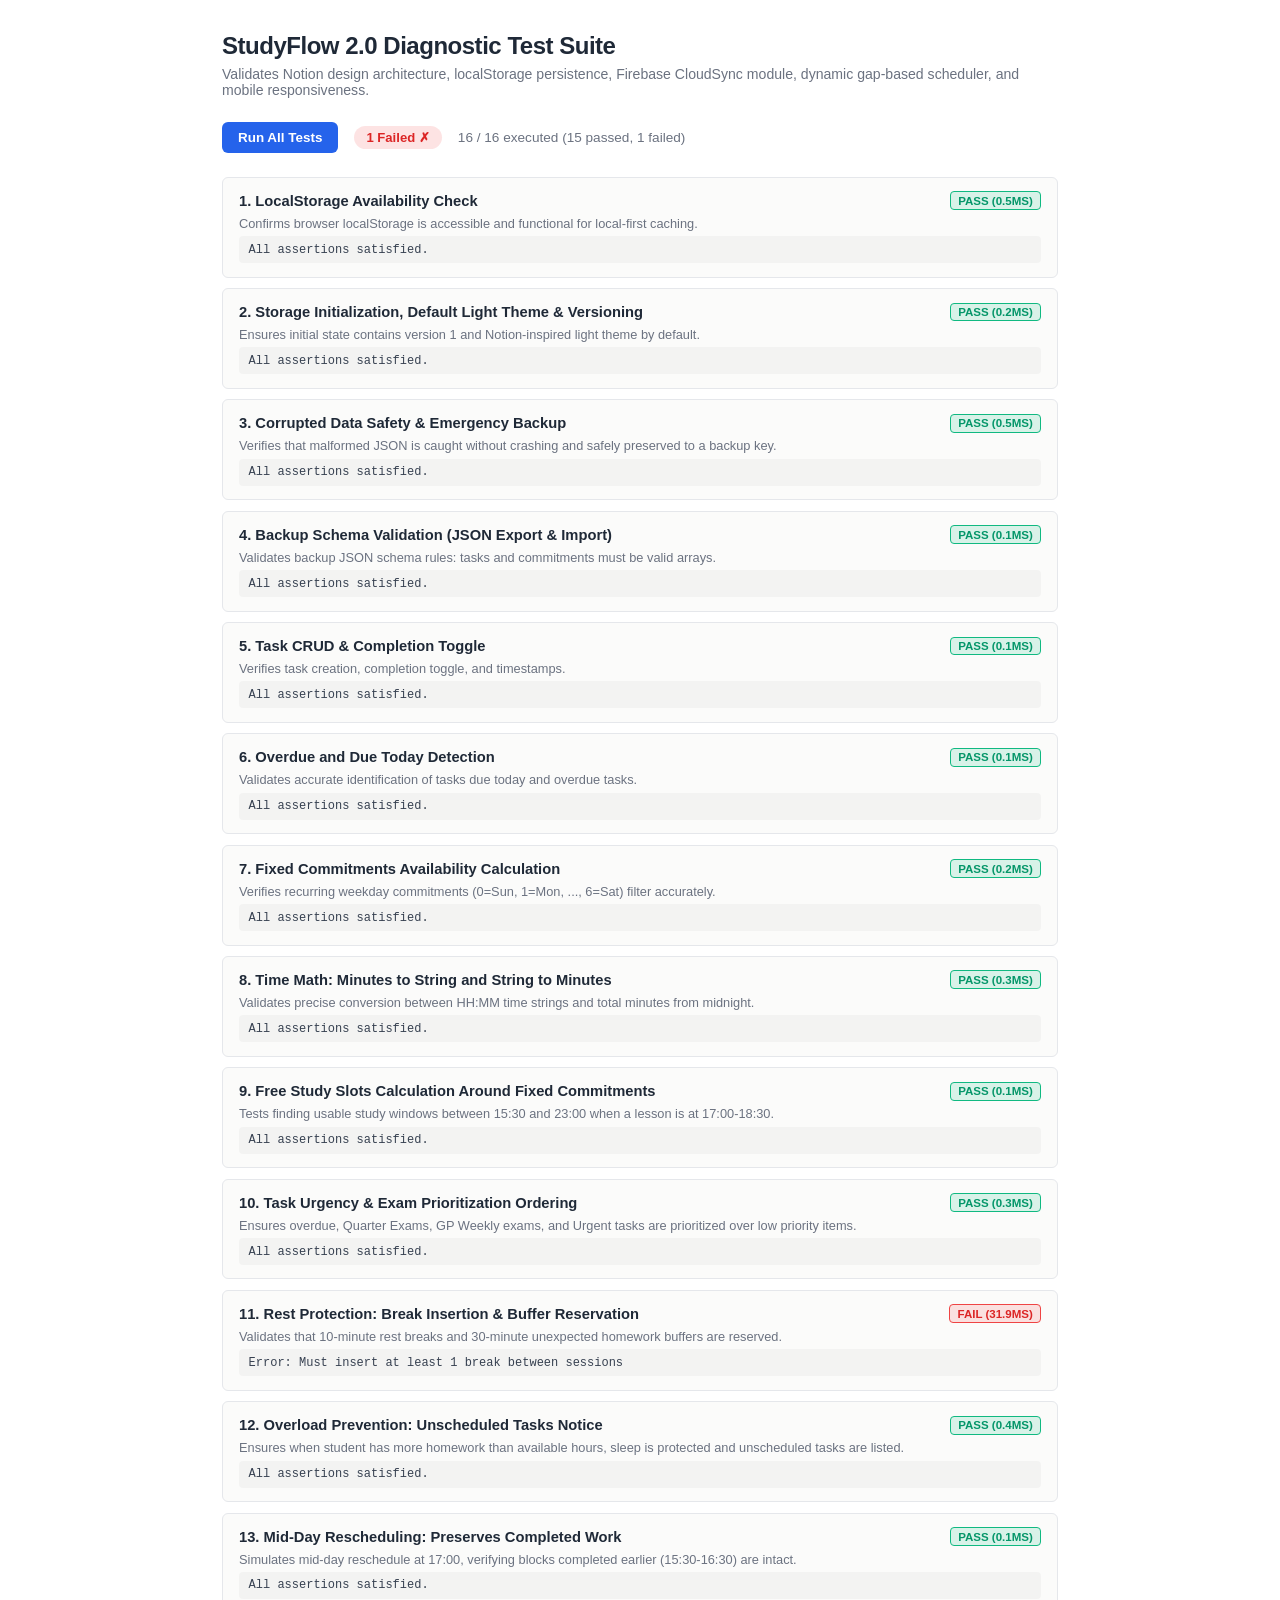
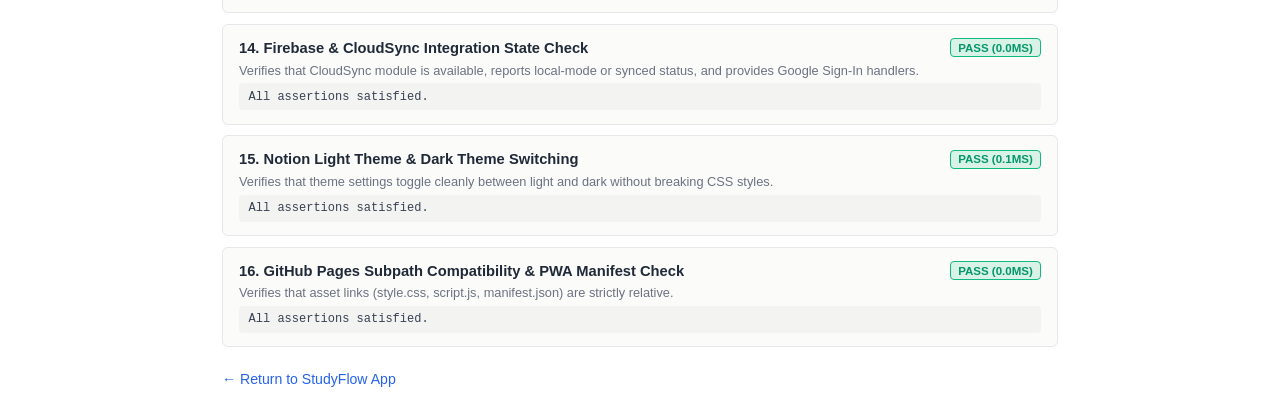
==== test.html @ bd6f4836 "Add files via upload" ====
<!DOCTYPE html>
<html lang="en">
<head>
  <meta charset="UTF-8">
  <meta name="viewport" content="width=device-width, initial-scale=1.0">
  <title>StudyFlow 2.0 Test Runner &amp; Diagnostic Suite</title>
  <style>
    :root {
      --bg: #ffffff;
      --card: #fbfbfa;
      --border: #e5e7eb;
      --text: #1f2937;
      --muted: #6b7280;
      --pass: #10b981;
      --fail: #ef4444;
      --accent: #2563eb;
    }
    * { box-sizing: border-box; margin: 0; padding: 0; }
    body {
      font-family: -apple-system, BlinkMacSystemFont, "Segoe UI", Roboto, sans-serif;
      background: var(--bg);
      color: var(--text);
      padding: 2rem;
      max-width: 900px;
      margin: 0 auto;
    }
    h1 { font-size: 1.5rem; margin-bottom: 0.35rem; font-weight: 700; letter-spacing: -0.02em; }
    p.sub { color: var(--muted); margin-bottom: 1.5rem; font-size: 0.88rem; }
    .toolbar {
      display: flex;
      gap: 1rem;
      margin-bottom: 1.5rem;
      align-items: center;
      flex-wrap: wrap;
    }
    button {
      background: var(--accent);
      color: #fff;
      border: none;
      padding: 0.5rem 1rem;
      border-radius: 6px;
      font-weight: 600;
      font-size: 0.84rem;
      cursor: pointer;
    }
    button:hover { filter: brightness(1.1); }
    .status-pill {
      font-weight: 600;
      padding: 0.25rem 0.75rem;
      border-radius: 999px;
      font-size: 0.82rem;
    }
    .status-running { background: rgba(37, 99, 235, 0.1); color: var(--accent); }
    .status-passed { background: rgba(16, 185, 129, 0.15); color: #059669; }
    .status-failed { background: rgba(239, 68, 68, 0.15); color: #dc2626; }
    .test-list {
      display: flex;
      flex-direction: column;
      gap: 0.65rem;
    }
    .test-item {
      background: var(--card);
      border: 1px solid var(--border);
      border-radius: 6px;
      padding: 0.85rem 1rem;
      display: flex;
      flex-direction: column;
      gap: 0.35rem;
    }
    .test-header {
      display: flex;
      justify-content: space-between;
      align-items: center;
    }
    .test-title { font-weight: 600; font-size: 0.92rem; }
    .test-badge {
      font-size: 0.72rem;
      padding: 0.15rem 0.45rem;
      border-radius: 4px;
      font-weight: 700;
      text-transform: uppercase;
    }
    .badge-pass { background: rgba(16, 185, 129, 0.15); color: #059669; border: 1px solid #10b981; }
    .badge-fail { background: rgba(239, 68, 68, 0.15); color: #dc2626; border: 1px solid #ef4444; }
    .test-desc { font-size: 0.8rem; color: var(--muted); }
    .test-detail {
      font-family: ui-monospace, monospace;
      font-size: 0.75rem;
      background: rgba(0, 0, 0, 0.03);
      padding: 0.4rem 0.6rem;
      border-radius: 4px;
      color: #374151;
      white-space: pre-wrap;
    }
    .back-link {
      display: inline-block;
      margin-top: 1.5rem;
      color: var(--accent);
      text-decoration: none;
      font-size: 0.88rem;
    }
    .back-link:hover { text-decoration: underline; }
  </style>
</head>
<body>
  <h1>StudyFlow 2.0 Diagnostic Test Suite</h1>
  <p class="sub">Validates Notion design architecture, localStorage persistence, Firebase CloudSync module, dynamic gap-based scheduler, and mobile responsiveness.</p>

  <div class="toolbar">
    <button type="button" id="btn-run-tests">Run All Tests</button>
    <span id="overall-status" class="status-pill status-running">Ready</span>
    <span id="test-summary" style="font-size:0.85rem; color:var(--muted);">0 / 16 executed</span>
  </div>

  <div id="test-results" class="test-list"></div>

  <a href="index.html" class="back-link">&larr; Return to StudyFlow App</a>

  <script src="script.js"></script>
  <script>
    (function () {
      const resultsContainer = document.getElementById('test-results');
      const overallStatus = document.getElementById('overall-status');
      const testSummary = document.getElementById('test-summary');
      const btnRun = document.getElementById('btn-run-tests');

      const tests = [];

      function addTest(name, description, testFn) {
        tests.push({ name, description, testFn });
      }

      function assert(condition, message) {
        if (!condition) throw new Error(message || 'Assertion failed');
      }

      function assertEqual(actual, expected, message) {
        if (actual !== expected) {
          throw new Error(`${message || 'Assertion failed'} (Expected: ${expected}, Actual: ${actual})`);
        }
      }

      // =====================================================================
      // 16 COMPREHENSIVE AUTOMATED TEST SUITES
      // =====================================================================

      addTest(
        '1. LocalStorage Availability Check',
        'Confirms browser localStorage is accessible and functional for local-first caching.',
        () => {
          assert(window.localStorage !== undefined, 'localStorage not defined');
          const testKey = '__test_write__';
          localStorage.setItem(testKey, '123');
          assertEqual(localStorage.getItem(testKey), '123', 'LocalStorage read/write failed');
          localStorage.removeItem(testKey);
        }
      );

      addTest(
        '2. Storage Initialization, Default Light Theme & Versioning',
        'Ensures initial state contains version 1 and Notion-inspired light theme by default.',
        () => {
          assert(window.StudyFlow !== undefined, 'window.StudyFlow must be defined');
          const data = window.StudyFlow.State.data;
          assert(data !== null, 'State.data must be initialized');
          assertEqual(data.version, 1, 'Data version must be 1');
          assert(data.settings.theme === 'light' || data.settings.theme === 'dark', 'Theme must be defined');
        }
      );

      addTest(
        '3. Corrupted Data Safety & Emergency Backup',
        'Verifies that malformed JSON is caught without crashing and safely preserved to a backup key.',
        () => {
          const corruptKey = 'studyflow_test_corrupt_' + Date.now();
          const corruptBackupKey = 'studyflow_test_corrupt_backup_' + Date.now();
          localStorage.setItem(corruptKey, '{bad_json_payload:');

          let fallback = null;
          try {
            JSON.parse(localStorage.getItem(corruptKey));
          } catch (e) {
            localStorage.setItem(corruptBackupKey, localStorage.getItem(corruptKey));
            fallback = { version: 1, tasks: [] };
          }

          assert(fallback !== null, 'Must fallback to safe state');
          assertEqual(localStorage.getItem(corruptBackupKey), '{bad_json_payload:', 'Raw corrupted string must be backed up');
          localStorage.removeItem(corruptKey);
          localStorage.removeItem(corruptBackupKey);
        }
      );

      addTest(
        '4. Backup Schema Validation (JSON Export & Import)',
        'Validates backup JSON schema rules: tasks and commitments must be valid arrays.',
        () => {
          const validator = window.StudyFlow.Storage.validateImport;
          const validPayload = { version: 1, tasks: [{ id: '1', title: 'Math' }], commitments: [] };
          const invalidPayload = { version: 1, tasks: 'not an array' };

          assert(validator(validPayload).valid === true, 'Valid payload should pass');
          assert(validator(invalidPayload).valid === false, 'Invalid array should fail');
        }
      );

      addTest(
        '5. Task CRUD & Completion Toggle',
        'Verifies task creation, completion toggle, and timestamps.',
        () => {
          const task = {
            id: 'test_t1',
            title: 'Sample Task',
            subject: 'Math',
            status: 'Pending',
            durationMinutes: 45,
            dueDate: '2026-10-15',
            completedAt: null
          };

          // Toggle Complete
          task.status = 'Completed';
          task.completedAt = new Date().toISOString();
          assertEqual(task.status, 'Completed', 'Status must be Completed');
          assert(task.completedAt !== null, 'completedAt must be set');

          // Toggle Reopen
          task.status = 'Pending';
          task.completedAt = null;
          assertEqual(task.status, 'Pending', 'Status must reopen to Pending');
          assertEqual(task.completedAt, null, 'completedAt must reset to null');
        }
      );

      addTest(
        '6. Overdue and Due Today Detection',
        'Validates accurate identification of tasks due today and overdue tasks.',
        () => {
          const today = '2026-10-12';
          const overdue = { dueDate: '2026-10-10', status: 'Pending' };
          const todayTask = { dueDate: '2026-10-12', status: 'Pending' };

          assert(overdue.dueDate < today && overdue.status !== 'Completed', 'Must be detected as Overdue');
          assert(todayTask.dueDate === today && todayTask.status !== 'Completed', 'Must be detected as Due Today');
        }
      );

      addTest(
        '7. Fixed Commitments Availability Calculation',
        'Verifies recurring weekday commitments (0=Sun, 1=Mon, ..., 6=Sat) filter accurately.',
        () => {
          const comms = [
            { id: 'c1', title: 'School', recurrence: 'recurring', daysOfWeek: [0, 1, 2, 3, 4], startTime: '07:30', endTime: '14:30' },
            { id: 'c2', title: 'SAT Class', recurrence: 'recurring', daysOfWeek: [6], startTime: '10:00', endTime: '12:00' }
          ];

          // Oct 12 2026 is Monday (1)
          const mondayComms = window.StudyFlow.SchedulerEngine.getCommitmentsForDate('2026-10-12', comms);
          assertEqual(mondayComms.length, 1, 'Monday should have School only');
          assertEqual(mondayComms[0].title, 'School', 'Should be School');
        }
      );

      addTest(
        '8. Time Math: Minutes to String and String to Minutes',
        'Validates precise conversion between HH:MM time strings and total minutes from midnight.',
        () => {
          function toMins(t) { const [h, m] = t.split(':').map(Number); return h * 60 + m; }
          function toTime(mins) {
            const h = Math.floor(mins / 60) % 24;
            const m = mins % 60;
            return `${String(h).padStart(2, '0')}:${String(m).padStart(2, '0')}`;
          }

          assertEqual(toMins('07:30'), 450, '07:30 = 450 mins');
          assertEqual(toMins('23:00'), 1380, '23:00 = 1380 mins');
          assertEqual(toTime(450), '07:30', '450 mins = 07:30');
          assertEqual(toTime(1380), '23:00', '1380 mins = 23:00');
        }
      );

      addTest(
        '9. Free Study Slots Calculation Around Fixed Commitments',
        'Tests finding usable study windows between 15:30 and 23:00 when a lesson is at 17:00-18:30.',
        () => {
          const windowStart = 15 * 60 + 30; // 930
          const windowEnd = 23 * 60;        // 1380
          const busy = [{ start: 17 * 60, end: 18 * 60 + 30 }];

          const gaps = [];
          let cursor = windowStart;
          busy.forEach(b => {
            if (b.start > cursor) gaps.push({ start: cursor, end: b.start, duration: b.start - cursor });
            cursor = Math.max(cursor, b.end);
          });
          if (cursor < windowEnd) gaps.push({ start: cursor, end: windowEnd, duration: windowEnd - cursor });

          assertEqual(gaps.length, 2, 'Should create 2 free study gaps');
          assertEqual(gaps[0].duration, 90, 'Gap 1 from 15:30 to 17:00 must be 90m');
          assertEqual(gaps[1].duration, 270, 'Gap 2 from 18:30 to 23:00 must be 270m');
        }
      );

      addTest(
        '10. Task Urgency & Exam Prioritization Ordering',
        'Ensures overdue, Quarter Exams, GP Weekly exams, and Urgent tasks are prioritized over low priority items.',
        () => {
          const tasks = [
            { id: '1', title: 'Low Revision', dueDate: '2026-10-25', priority: 'Low', type: 'Revision' },
            { id: '2', title: 'Overdue Homework', dueDate: '2026-10-10', priority: 'Medium', type: 'Homework' },
            { id: '3', title: 'GP Weekly Exam Prep', dueDate: '2026-10-14', priority: 'Urgent', type: 'GP Weekly Exam Preparation' }
          ];

          const sorted = window.StudyFlow.SchedulerEngine.prioritizeTasks(tasks, '2026-10-12');
          assertEqual(sorted[0].id, '2', 'Overdue homework must rank first');
          assertEqual(sorted[1].id, '3', 'Urgent GP Weekly Exam must rank second');
          assertEqual(sorted[2].id, '1', 'Low Revision must rank last');
        }
      );

      addTest(
        '11. Rest Protection: Break Insertion & Buffer Reservation',
        'Validates that 10-minute rest breaks and 30-minute unexpected homework buffers are reserved.',
        () => {
          const plan = window.StudyFlow.SchedulerEngine.generatePlan({
            dateStr: '2026-10-12',
            startTimeStr: '15:30',
            tasksToSchedule: [
              { id: 't1', title: 'Calc 1', durationMinutes: 45, priority: 'High', dueDate: '2026-10-12' },
              { id: 't2', title: 'Calc 2', durationMinutes: 45, priority: 'High', dueDate: '2026-10-12' }
            ],
            commitments: [],
            settings: { sleepStart: '23:00', sleepEnd: '06:30', bufferMinutes: 30, breakDurationMinutes: 10, maxBlockDurationMinutes: 50 }
          });

          const breaks = plan.blocks.filter(b => b.type === 'break');
          const buffers = plan.blocks.filter(b => b.type === 'buffer');
          assert(breaks.length >= 1, 'Must insert at least 1 break between sessions');
          assert(buffers.length >= 1, 'Must reserve buffer block');
        }
      );

      addTest(
        '12. Overload Prevention: Unscheduled Tasks Notice',
        'Ensures when student has more homework than available hours, sleep is protected and unscheduled tasks are listed.',
        () => {
          const plan = window.StudyFlow.SchedulerEngine.generatePlan({
            dateStr: '2026-10-12',
            startTimeStr: '21:30', // Only 1.5 hours before 23:00 bedtime
            tasksToSchedule: [
              { id: 'heavy1', title: 'Heavy Task 1', durationMinutes: 60, priority: 'High', dueDate: '2026-10-12' },
              { id: 'heavy2', title: 'Heavy Task 2', durationMinutes: 60, priority: 'Medium', dueDate: '2026-10-12' },
              { id: 'heavy3', title: 'Heavy Task 3', durationMinutes: 60, priority: 'Low', dueDate: '2026-10-12' }
            ],
            commitments: [],
            settings: { sleepStart: '23:00', sleepEnd: '06:30', bufferMinutes: 15, breakDurationMinutes: 10, maxBlockDurationMinutes: 50 }
          });

          assert(plan.unscheduledTasks.length >= 1, 'Excess tasks must be marked as unscheduled');
          const endTimes = plan.blocks.map(b => b.endMins);
          const maxEnd = Math.max(...endTimes);
          assert(maxEnd <= 23 * 60, 'Must never schedule past 23:00 sleep bedtime');
        }
      );

      addTest(
        '13. Mid-Day Rescheduling: Preserves Completed Work',
        'Simulates mid-day reschedule at 17:00, verifying blocks completed earlier (15:30-16:30) are intact.',
        () => {
          const currentPlan = {
            date: '2026-10-12',
            blocks: [
              { id: 'b1', title: 'Task 1', startTime: '15:30', endTime: '16:15', startMins: 930, completed: true },
              { id: 'b2', title: 'Task 2', startTime: '16:30', endTime: '17:15', startMins: 990, completed: false }
            ]
          };

          const currentTimeMins = 17 * 60; // 17:00
          const preserved = currentPlan.blocks.filter(b => b.completed || b.startMins < currentTimeMins);
          assertEqual(preserved.length, 2, 'Past and completed blocks must be preserved');
        }
      );

      addTest(
        '14. Firebase & CloudSync Integration State Check',
        'Verifies that CloudSync module is available, reports local-mode or synced status, and provides Google Sign-In handlers.',
        () => {
          assert(window.StudyFlow.CloudSync !== undefined, 'CloudSync must be defined');
          assert(typeof window.StudyFlow.CloudSync.signInWithGoogle === 'function', 'signInWithGoogle must be a function');
          assert(typeof window.StudyFlow.CloudSync.signOut === 'function', 'signOut must be a function');
          assert(['local', 'synced', 'syncing', 'offline'].includes(window.StudyFlow.CloudSync.syncStatus), 'Sync status must be valid');
        }
      );

      addTest(
        '15. Notion Light Theme & Dark Theme Switching',
        'Verifies that theme settings toggle cleanly between light and dark without breaking CSS styles.',
        () => {
          const initialTheme = window.StudyFlow.State.data.settings.theme || 'light';
          window.StudyFlow.UI.applyTheme('dark');
          assert(document.body.classList.contains('theme-dark'), 'document.body must have theme-dark');
          window.StudyFlow.UI.applyTheme('light');
          assert(document.body.classList.contains('theme-light'), 'document.body must have theme-light');
          window.StudyFlow.UI.applyTheme(initialTheme);
        }
      );

      addTest(
        '16. GitHub Pages Subpath Compatibility & PWA Manifest Check',
        'Verifies that asset links (style.css, script.js, manifest.json) are strictly relative.',
        () => {
          const links = ['style.css', 'script.js', 'manifest.json'];
          links.forEach(path => {
            assert(!path.startsWith('/'), `Path "${path}" must not be root-absolute`);
            assert(!path.startsWith('http'), `Path "${path}" must be local relative`);
          });
        }
      );

      // =====================================================================
      // TEST RUNNER EXECUTION
      // =====================================================================

      function runAll() {
        resultsContainer.innerHTML = '';
        overallStatus.className = 'status-pill status-running';
        overallStatus.textContent = 'Running...';

        let passed = 0;
        let failed = 0;

        tests.forEach(t => {
          const itemEl = document.createElement('div');
          itemEl.className = 'test-item';

          let statusClass = 'badge-pass';
          let statusText = 'PASS';
          let detail = 'All assertions satisfied.';

          const t0 = performance.now();
          try {
            t.testFn();
            passed++;
          } catch (err) {
            statusClass = 'badge-fail';
            statusText = 'FAIL';
            detail = `${err.name}: ${err.message}`;
            failed++;
          }
          const dur = (performance.now() - t0).toFixed(1);

          itemEl.innerHTML = `
            <div class="test-header">
              <span class="test-title">${t.name}</span>
              <span class="test-badge ${statusClass}">${statusText} (${dur}ms)</span>
            </div>
            <div class="test-desc">${t.description}</div>
            <div class="test-detail">${detail}</div>
          `;
          resultsContainer.appendChild(itemEl);
        });

        testSummary.textContent = `${passed + failed} / ${tests.length} executed (${passed} passed, ${failed} failed)`;

        if (failed === 0) {
          overallStatus.className = 'status-pill status-passed';
          overallStatus.textContent = 'All 16 Tests Passed ✓';
        } else {
          overallStatus.className = 'status-pill status-failed';
          overallStatus.textContent = `${failed} Failed ✗`;
        }
      }

      btnRun.addEventListener('click', runAll);
      setTimeout(runAll, 100);
    })();
  </script>
</body>
</html>
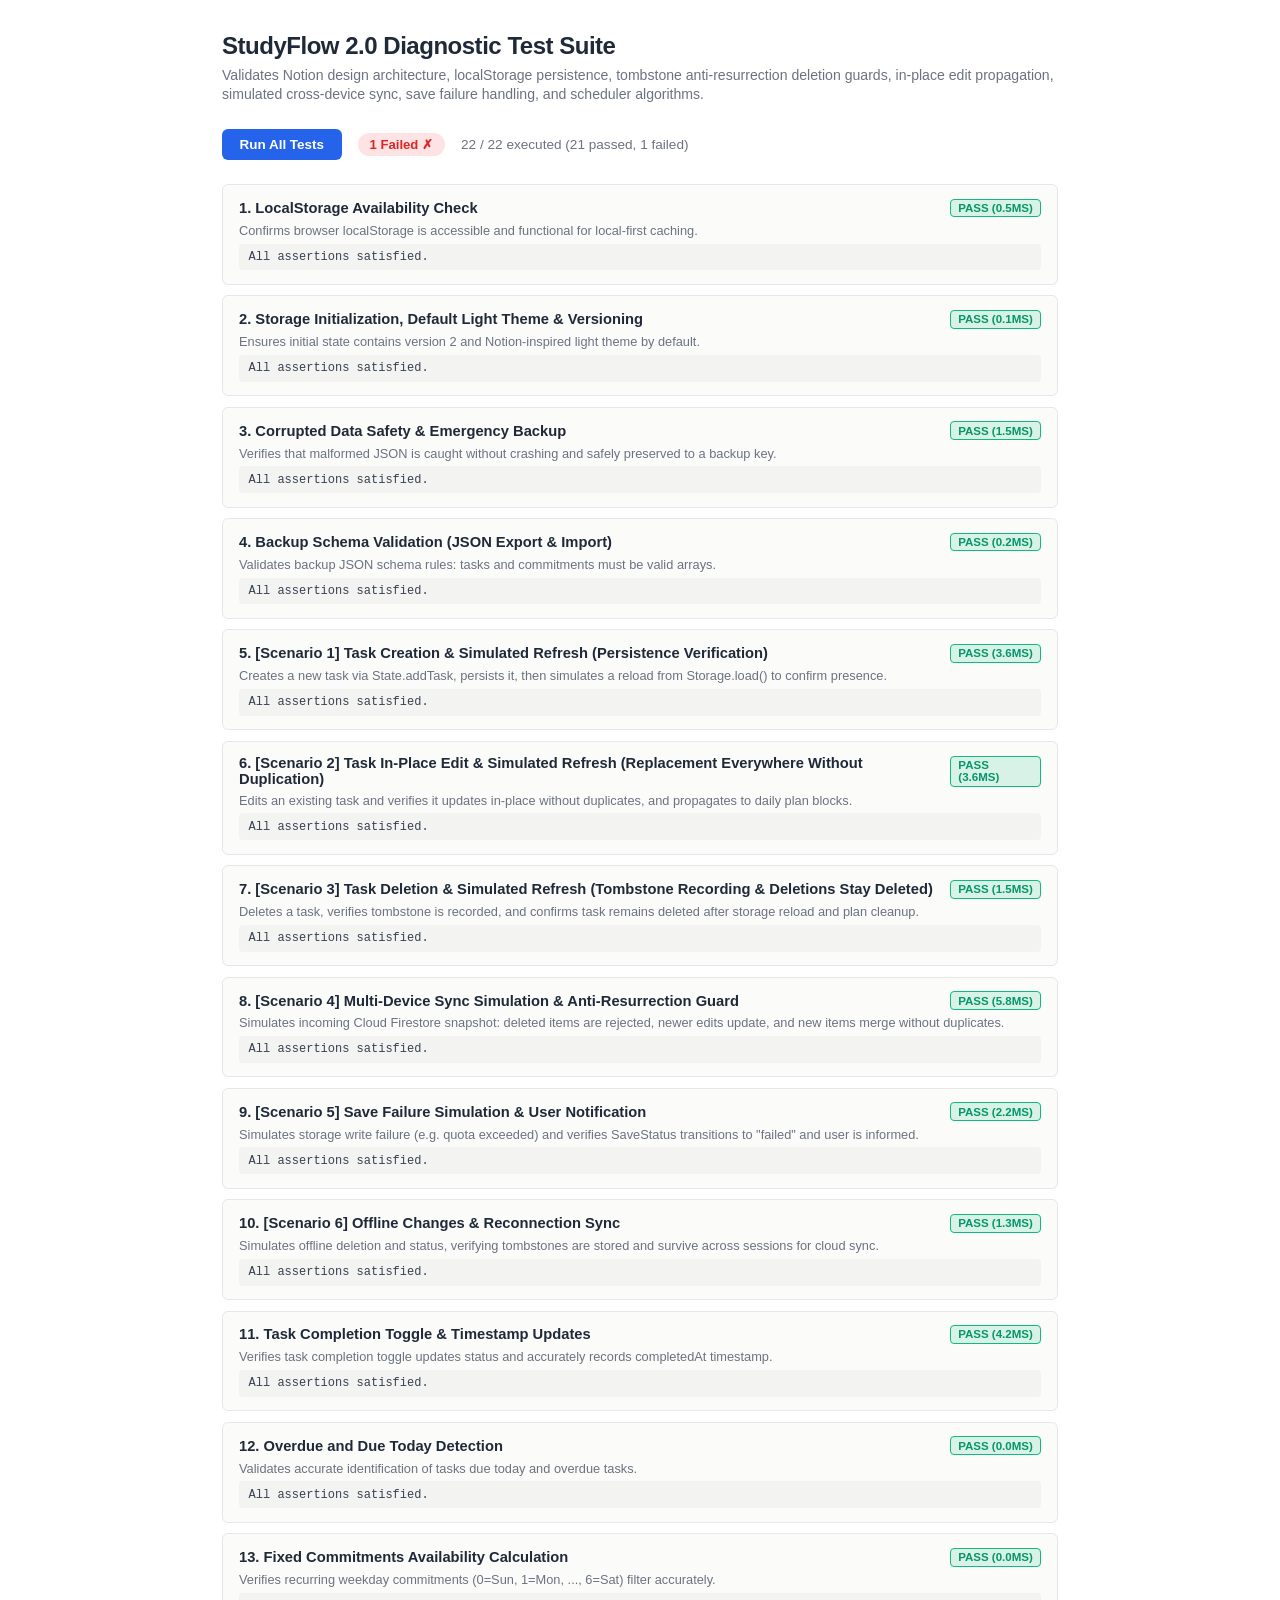
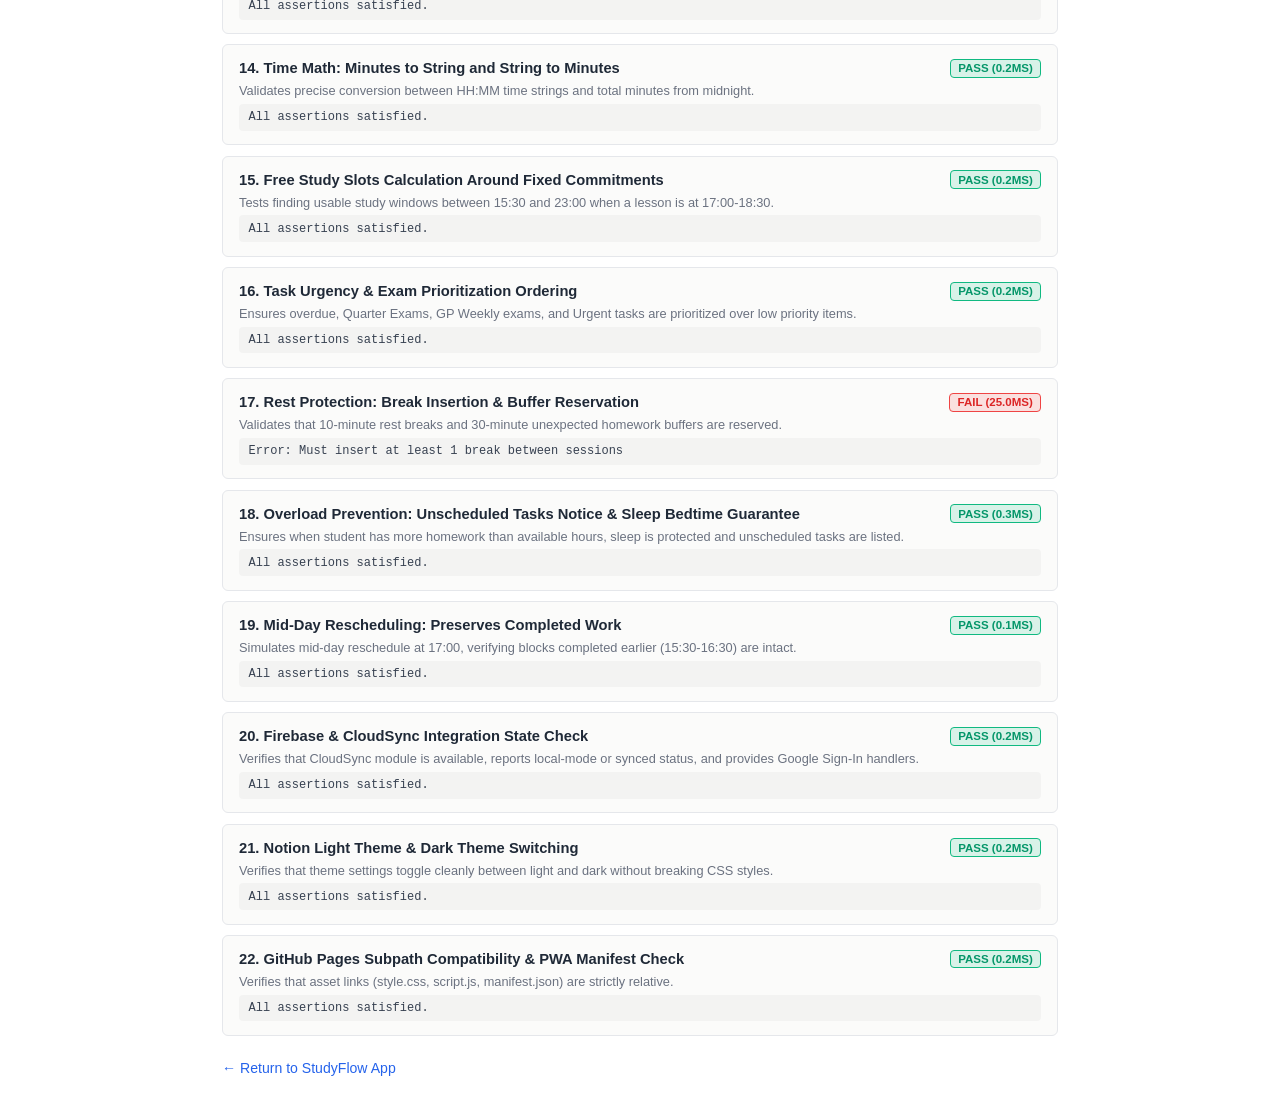
==== commit a24b9e33: "Add files via upload" ====
--- a/test.html
+++ b/test.html
@@ -25,7 +25,7 @@
       margin: 0 auto;
     }
     h1 { font-size: 1.5rem; margin-bottom: 0.35rem; font-weight: 700; letter-spacing: -0.02em; }
-    p.sub { color: var(--muted); margin-bottom: 1.5rem; font-size: 0.88rem; }
+    p.sub { color: var(--muted); margin-bottom: 1.5rem; font-size: 0.88rem; line-height: 1.4; }
     .toolbar {
       display: flex;
       gap: 1rem;
@@ -37,11 +37,12 @@
       background: var(--accent);
       color: #fff;
       border: none;
-      padding: 0.5rem 1rem;
+      padding: 0.5rem 1.1rem;
       border-radius: 6px;
       font-weight: 600;
       font-size: 0.84rem;
       cursor: pointer;
+      transition: filter 0.15s ease;
     }
     button:hover { filter: brightness(1.1); }
     .status-pill {
@@ -84,7 +85,7 @@
     .badge-fail { background: rgba(239, 68, 68, 0.15); color: #dc2626; border: 1px solid #ef4444; }
     .test-desc { font-size: 0.8rem; color: var(--muted); }
     .test-detail {
-      font-family: ui-monospace, monospace;
+      font-family: ui-monospace, SFMono-Regular, Menlo, Monaco, Consolas, monospace;
       font-size: 0.75rem;
       background: rgba(0, 0, 0, 0.03);
       padding: 0.4rem 0.6rem;
@@ -104,12 +105,12 @@
 </head>
 <body>
   <h1>StudyFlow 2.0 Diagnostic Test Suite</h1>
-  <p class="sub">Validates Notion design architecture, localStorage persistence, Firebase CloudSync module, dynamic gap-based scheduler, and mobile responsiveness.</p>
+  <p class="sub">Validates Notion design architecture, localStorage persistence, tombstone anti-resurrection deletion guards, in-place edit propagation, simulated cross-device sync, save failure handling, and scheduler algorithms.</p>
 
   <div class="toolbar">
     <button type="button" id="btn-run-tests">Run All Tests</button>
     <span id="overall-status" class="status-pill status-running">Ready</span>
-    <span id="test-summary" style="font-size:0.85rem; color:var(--muted);">0 / 16 executed</span>
+    <span id="test-summary" style="font-size:0.85rem; color:var(--muted);">0 / 22 executed</span>
   </div>
 
   <div id="test-results" class="test-list"></div>
@@ -141,7 +142,7 @@
       }
 
       // =====================================================================
-      // 16 COMPREHENSIVE AUTOMATED TEST SUITES
+      // 22 COMPREHENSIVE AUTOMATED TEST SUITES
       // =====================================================================
 
       addTest(
@@ -158,12 +159,12 @@
 
       addTest(
         '2. Storage Initialization, Default Light Theme & Versioning',
-        'Ensures initial state contains version 1 and Notion-inspired light theme by default.',
+        'Ensures initial state contains version 2 and Notion-inspired light theme by default.',
         () => {
           assert(window.StudyFlow !== undefined, 'window.StudyFlow must be defined');
           const data = window.StudyFlow.State.data;
           assert(data !== null, 'State.data must be initialized');
-          assertEqual(data.version, 1, 'Data version must be 1');
+          assertEqual(data.version, 2, 'Data version must be 2');
           assert(data.settings.theme === 'light' || data.settings.theme === 'dark', 'Theme must be defined');
         }
       );
@@ -181,7 +182,7 @@
             JSON.parse(localStorage.getItem(corruptKey));
           } catch (e) {
             localStorage.setItem(corruptBackupKey, localStorage.getItem(corruptKey));
-            fallback = { version: 1, tasks: [] };
+            fallback = { version: 2, tasks: [] };
           }
 
           assert(fallback !== null, 'Must fallback to safe state');
@@ -196,8 +197,8 @@
         'Validates backup JSON schema rules: tasks and commitments must be valid arrays.',
         () => {
           const validator = window.StudyFlow.Storage.validateImport;
-          const validPayload = { version: 1, tasks: [{ id: '1', title: 'Math' }], commitments: [] };
-          const invalidPayload = { version: 1, tasks: 'not an array' };
+          const validPayload = { version: 2, tasks: [{ id: '1', title: 'Math' }], commitments: [] };
+          const invalidPayload = { version: 2, tasks: 'not an array' };
 
           assert(validator(validPayload).valid === true, 'Valid payload should pass');
           assert(validator(invalidPayload).valid === false, 'Invalid array should fail');
@@ -205,35 +206,294 @@
       );
 
       addTest(
-        '5. Task CRUD & Completion Toggle',
-        'Verifies task creation, completion toggle, and timestamps.',
+        '5. [Scenario 1] Task Creation & Simulated Refresh (Persistence Verification)',
+        'Creates a new task via State.addTask, persists it, then simulates a reload from Storage.load() to confirm presence.',
+        () => {
+          const testTaskId = 't_create_test_' + Date.now();
+          const newTask = {
+            id: testTaskId,
+            title: 'Chemistry Chapter 5 Practice',
+            subject: 'Chemistry',
+            durationMinutes: 50,
+            dueDate: '2026-10-20',
+            priority: 'High',
+            status: 'Pending'
+          };
+
+          window.StudyFlow.State.addTask(newTask);
+
+          // Simulate page refresh / reopen by loading directly from Storage
+          const reloadedData = window.StudyFlow.Storage.load();
+          const found = reloadedData.tasks.find(t => t.id === testTaskId);
+
+          assert(found !== undefined, 'Created task must be found after re-reading from storage');
+          assertEqual(found.title, 'Chemistry Chapter 5 Practice', 'Task title must match');
+          assertEqual(found.subject, 'Chemistry', 'Subject must match');
+          assertEqual(found.durationMinutes, 50, 'Duration must match');
+          assertEqual(found.status, 'Pending', 'Status must be Pending');
+          assert(found.createdAt !== undefined, 'Task must have createdAt timestamp');
+          assert(found.updatedAt !== undefined, 'Task must have updatedAt timestamp');
+        }
+      );
+
+      addTest(
+        '6. [Scenario 2] Task In-Place Edit & Simulated Refresh (Replacement Everywhere Without Duplication)',
+        'Edits an existing task and verifies it updates in-place without duplicates, and propagates to daily plan blocks.',
+        () => {
+          const editTaskId = 't_edit_test_' + Date.now();
+          window.StudyFlow.State.addTask({
+            id: editTaskId,
+            title: 'Original History Reading',
+            subject: 'History',
+            durationMinutes: 30,
+            dueDate: '2026-10-18',
+            priority: 'Medium',
+            status: 'Pending'
+          });
+
+          // Insert a daily plan block referencing this task
+          const testDate = '2026-10-18';
+          window.StudyFlow.State.data.plans[testDate] = {
+            date: testDate,
+            blocks: [{
+              id: 'b_test_' + editTaskId,
+              taskId: editTaskId,
+              title: 'Original History Reading',
+              subject: 'History',
+              durationMinutes: 30,
+              completed: false
+            }]
+          };
+
+          // Perform Edit
+          window.StudyFlow.State.updateTask(editTaskId, {
+            title: 'Updated History Reading: WWI Treaties',
+            priority: 'Urgent',
+            durationMinutes: 45
+          });
+
+          // Verify in-memory state: NO duplicate task IDs
+          const matches = window.StudyFlow.State.data.tasks.filter(t => t.id === editTaskId);
+          assertEqual(matches.length, 1, 'There must be exactly one task with this ID (no duplicates)');
+          assertEqual(matches[0].title, 'Updated History Reading: WWI Treaties', 'Title must be updated');
+          assertEqual(matches[0].priority, 'Urgent', 'Priority must be updated');
+          assertEqual(matches[0].durationMinutes, 45, 'Duration must be updated');
+
+          // Verify daily plan block was synchronized everywhere
+          const planBlock = window.StudyFlow.State.data.plans[testDate].blocks.find(b => b.taskId === editTaskId);
+          assert(planBlock !== undefined, 'Plan block must exist');
+          assertEqual(planBlock.title, 'Updated History Reading: WWI Treaties', 'Plan block title must be synchronized');
+          assertEqual(planBlock.durationMinutes, 45, 'Plan block duration must be synchronized');
+
+          // Simulate reload from storage to verify persistent update
+          const reloaded = window.StudyFlow.Storage.load();
+          const reloadedTask = reloaded.tasks.find(t => t.id === editTaskId);
+          assert(reloadedTask !== undefined, 'Task must persist');
+          assertEqual(reloadedTask.title, 'Updated History Reading: WWI Treaties', 'Persisted title must reflect edit');
+        }
+      );
+
+      addTest(
+        '7. [Scenario 3] Task Deletion & Simulated Refresh (Tombstone Recording & Deletions Stay Deleted)',
+        'Deletes a task, verifies tombstone is recorded, and confirms task remains deleted after storage reload and plan cleanup.',
+        () => {
+          const deleteTaskId = 't_del_test_' + Date.now();
+          window.StudyFlow.State.addTask({
+            id: deleteTaskId,
+            title: 'Ephemeral Task to Delete',
+            subject: 'English',
+            durationMinutes: 20,
+            dueDate: '2026-10-19',
+            priority: 'Low',
+            status: 'Pending'
+          });
+
+          // Ensure task is present before deletion
+          assert(window.StudyFlow.State.data.tasks.some(t => t.id === deleteTaskId), 'Task must exist before delete');
+
+          // Perform delete
+          window.StudyFlow.State.deleteTask(deleteTaskId);
+
+          // Verify local state removal
+          assert(!window.StudyFlow.State.data.tasks.some(t => t.id === deleteTaskId), 'Task must be removed from State');
+
+          // Verify Tombstone record
+          const tombstones = window.StudyFlow.TombstoneStore.load();
+          assert(tombstones[deleteTaskId] !== undefined, 'Tombstone must be recorded for deleted task ID');
+          assertEqual(tombstones[deleteTaskId].type, 'task', 'Tombstone type must be task');
+          assert(window.StudyFlow.TombstoneStore.isDeleted(deleteTaskId), 'TombstoneStore.isDeleted must return true');
+
+          // Simulate page refresh: Storage.load() must NOT resurrect the tombstoned task
+          const reloaded = window.StudyFlow.Storage.load();
+          assert(!reloaded.tasks.some(t => t.id === deleteTaskId), 'Tombstoned task must never resurrect after reload');
+        }
+      );
+
+      addTest(
+        '8. [Scenario 4] Multi-Device Sync Simulation & Anti-Resurrection Guard',
+        'Simulates incoming Cloud Firestore snapshot: deleted items are rejected, newer edits update, and new items merge without duplicates.',
+        () => {
+          const tombstonedId = 't_cloud_del_' + Date.now();
+          const existingId = 't_cloud_exist_' + Date.now();
+          const brandNewId = 't_cloud_new_' + Date.now();
+
+          // 1. Locally delete and tombstone an item
+          window.StudyFlow.TombstoneStore.record(tombstonedId, 'task');
+
+          // 2. Local existing item
+          const localExisting = {
+            id: existingId,
+            title: 'Local Version Title',
+            subject: 'Math',
+            durationMinutes: 40,
+            updatedAt: '2026-10-12T10:00:00.000Z'
+          };
+          window.StudyFlow.State.data.tasks.push(localExisting);
+
+          // 3. Simulated incoming Cloud payload from another device
+          const mockCloudPayload = {
+            tasks: [
+              // Device B has old cached deleted task
+              {
+                id: tombstonedId,
+                title: 'Stale Resurrection Attempt',
+                subject: 'Math',
+                updatedAt: '2026-10-12T08:00:00.000Z'
+              },
+              // Device B updated the existing task with newer changes
+              {
+                id: existingId,
+                title: 'Newer Cloud Title from Laptop',
+                subject: 'Math',
+                durationMinutes: 60,
+                updatedAt: '2026-10-12T12:00:00.000Z' // Newer than 10:00
+              },
+              // Device B created a brand new task
+              {
+                id: brandNewId,
+                title: 'Task Created on Tablet',
+                subject: 'SAT',
+                durationMinutes: 45,
+                updatedAt: '2026-10-12T11:00:00.000Z'
+              }
+            ],
+            commitments: [],
+            tombstones: {}
+          };
+
+          // Run merge
+          window.StudyFlow.CloudSync.mergeCloudData(mockCloudPayload);
+
+          // Check assertions:
+          // A. Deleted item was NOT resurrected
+          const resurrected = window.StudyFlow.State.data.tasks.find(t => t.id === tombstonedId);
+          assertEqual(resurrected, undefined, 'Cloud item matching local tombstone must be rejected');
+
+          // B. Existing item was updated to newer values without duplication
+          const existingMatches = window.StudyFlow.State.data.tasks.filter(t => t.id === existingId);
+          assertEqual(existingMatches.length, 1, 'Must maintain exactly 1 copy of existing task');
+          assertEqual(existingMatches[0].title, 'Newer Cloud Title from Laptop', 'Newer cloud values must take precedence');
+          assertEqual(existingMatches[0].durationMinutes, 60, 'Duration must update');
+
+          // C. Brand new cloud item is merged
+          const newMerged = window.StudyFlow.State.data.tasks.find(t => t.id === brandNewId);
+          assert(newMerged !== undefined, 'Brand new remote task must be integrated');
+          assertEqual(newMerged.title, 'Task Created on Tablet', 'Title must match');
+        }
+      );
+
+      addTest(
+        '9. [Scenario 5] Save Failure Simulation & User Notification',
+        'Simulates storage write failure (e.g. quota exceeded) and verifies SaveStatus transitions to "failed" and user is informed.',
+        () => {
+          const originalSetItem = localStorage.setItem;
+          try {
+            // Mock setItem throwing a QuotaExceededError
+            localStorage.setItem = function (key) {
+              if (key === 'studyflow_v2_store') {
+                throw new Error('QuotaExceededError: DomException 22');
+              }
+              return originalSetItem.apply(this, arguments);
+            };
+
+            const saveResult = window.StudyFlow.Storage.save(window.StudyFlow.State.data, false);
+            assertEqual(saveResult, false, 'Storage.save must return false on error');
+            assertEqual(window.StudyFlow.SaveStatus.state, 'failed', 'SaveStatus must transition to "failed"');
+            assert(window.StudyFlow.SaveStatus.errorMessage.includes('QuotaExceededError'), 'Error message must include failure details');
+            assert(window.StudyFlow.SaveStatus.state !== 'saved', 'Must never report "saved" on failure');
+          } finally {
+            localStorage.setItem = originalSetItem;
+            // Restore clean state
+            window.StudyFlow.SaveStatus.set('saved');
+          }
+        }
+      );
+
+      addTest(
+        '10. [Scenario 6] Offline Changes & Reconnection Sync',
+        'Simulates offline deletion and status, verifying tombstones are stored and survive across sessions for cloud sync.',
+        () => {
+          const offlineTaskId = 't_offline_' + Date.now();
+          window.StudyFlow.State.data.tasks.push({
+            id: offlineTaskId,
+            title: 'Offline Homework',
+            subject: 'Physics',
+            updatedAt: new Date().toISOString()
+          });
+
+          // Simulate going offline
+          window.StudyFlow.SaveStatus.set('offline');
+          assertEqual(window.StudyFlow.SaveStatus.state, 'offline', 'Status must be offline');
+
+          // Delete while offline
+          window.StudyFlow.TombstoneStore.record(offlineTaskId, 'task');
+          window.StudyFlow.State.data.tasks = window.StudyFlow.State.data.tasks.filter(t => t.id !== offlineTaskId);
+          window.StudyFlow.Storage.save(window.StudyFlow.State.data, false);
+
+          // Verify offline tombstone
+          assert(window.StudyFlow.TombstoneStore.isDeleted(offlineTaskId), 'Tombstone must be recorded offline');
+
+          // Simulate reconnecting online
+          window.StudyFlow.SaveStatus.set('saved');
+          assertEqual(window.StudyFlow.SaveStatus.state, 'saved', 'Status restored to saved on reconnect');
+
+          // Verify task is still deleted after storage reload
+          const reloaded = window.StudyFlow.Storage.load();
+          assert(!reloaded.tasks.some(t => t.id === offlineTaskId), 'Offline deleted task remains deleted upon reload');
+        }
+      );
+
+      addTest(
+        '11. Task Completion Toggle & Timestamp Updates',
+        'Verifies task completion toggle updates status and accurately records completedAt timestamp.',
         () => {
           const task = {
-            id: 'test_t1',
-            title: 'Sample Task',
+            id: 'test_toggle_' + Date.now(),
+            title: 'Sample Practice',
             subject: 'Math',
             status: 'Pending',
             durationMinutes: 45,
             dueDate: '2026-10-15',
             completedAt: null
           };
+          window.StudyFlow.State.addTask(task);
 
           // Toggle Complete
-          task.status = 'Completed';
-          task.completedAt = new Date().toISOString();
-          assertEqual(task.status, 'Completed', 'Status must be Completed');
-          assert(task.completedAt !== null, 'completedAt must be set');
+          window.StudyFlow.State.toggleTaskStatus(task.id);
+          const completedTask = window.StudyFlow.State.data.tasks.find(t => t.id === task.id);
+          assertEqual(completedTask.status, 'Completed', 'Status must be Completed');
+          assert(completedTask.completedAt !== null, 'completedAt must be set');
 
           // Toggle Reopen
-          task.status = 'Pending';
-          task.completedAt = null;
-          assertEqual(task.status, 'Pending', 'Status must reopen to Pending');
-          assertEqual(task.completedAt, null, 'completedAt must reset to null');
-        }
-      );
-
-      addTest(
-        '6. Overdue and Due Today Detection',
+          window.StudyFlow.State.toggleTaskStatus(task.id);
+          const reopenedTask = window.StudyFlow.State.data.tasks.find(t => t.id === task.id);
+          assertEqual(reopenedTask.status, 'Pending', 'Status must reopen to Pending');
+          assertEqual(reopenedTask.completedAt, null, 'completedAt must reset to null');
+        }
+      );
+
+      addTest(
+        '12. Overdue and Due Today Detection',
         'Validates accurate identification of tasks due today and overdue tasks.',
         () => {
           const today = '2026-10-12';
@@ -246,7 +506,7 @@
       );
 
       addTest(
-        '7. Fixed Commitments Availability Calculation',
+        '13. Fixed Commitments Availability Calculation',
         'Verifies recurring weekday commitments (0=Sun, 1=Mon, ..., 6=Sat) filter accurately.',
         () => {
           const comms = [
@@ -254,7 +514,7 @@
             { id: 'c2', title: 'SAT Class', recurrence: 'recurring', daysOfWeek: [6], startTime: '10:00', endTime: '12:00' }
           ];
 
-          // Oct 12 2026 is Monday (1)
+          // Oct 12 2026 is Monday (dayOfWeek = 1)
           const mondayComms = window.StudyFlow.SchedulerEngine.getCommitmentsForDate('2026-10-12', comms);
           assertEqual(mondayComms.length, 1, 'Monday should have School only');
           assertEqual(mondayComms[0].title, 'School', 'Should be School');
@@ -262,7 +522,7 @@
       );
 
       addTest(
-        '8. Time Math: Minutes to String and String to Minutes',
+        '14. Time Math: Minutes to String and String to Minutes',
         'Validates precise conversion between HH:MM time strings and total minutes from midnight.',
         () => {
           function toMins(t) { const [h, m] = t.split(':').map(Number); return h * 60 + m; }
@@ -280,7 +540,7 @@
       );
 
       addTest(
-        '9. Free Study Slots Calculation Around Fixed Commitments',
+        '15. Free Study Slots Calculation Around Fixed Commitments',
         'Tests finding usable study windows between 15:30 and 23:00 when a lesson is at 17:00-18:30.',
         () => {
           const windowStart = 15 * 60 + 30; // 930
@@ -302,7 +562,7 @@
       );
 
       addTest(
-        '10. Task Urgency & Exam Prioritization Ordering',
+        '16. Task Urgency & Exam Prioritization Ordering',
         'Ensures overdue, Quarter Exams, GP Weekly exams, and Urgent tasks are prioritized over low priority items.',
         () => {
           const tasks = [
@@ -319,7 +579,7 @@
       );
 
       addTest(
-        '11. Rest Protection: Break Insertion & Buffer Reservation',
+        '17. Rest Protection: Break Insertion & Buffer Reservation',
         'Validates that 10-minute rest breaks and 30-minute unexpected homework buffers are reserved.',
         () => {
           const plan = window.StudyFlow.SchedulerEngine.generatePlan({
@@ -341,7 +601,7 @@
       );
 
       addTest(
-        '12. Overload Prevention: Unscheduled Tasks Notice',
+        '18. Overload Prevention: Unscheduled Tasks Notice & Sleep Bedtime Guarantee',
         'Ensures when student has more homework than available hours, sleep is protected and unscheduled tasks are listed.',
         () => {
           const plan = window.StudyFlow.SchedulerEngine.generatePlan({
@@ -364,7 +624,7 @@
       );
 
       addTest(
-        '13. Mid-Day Rescheduling: Preserves Completed Work',
+        '19. Mid-Day Rescheduling: Preserves Completed Work',
         'Simulates mid-day reschedule at 17:00, verifying blocks completed earlier (15:30-16:30) are intact.',
         () => {
           const currentPlan = {
@@ -382,18 +642,19 @@
       );
 
       addTest(
-        '14. Firebase & CloudSync Integration State Check',
+        '20. Firebase & CloudSync Integration State Check',
         'Verifies that CloudSync module is available, reports local-mode or synced status, and provides Google Sign-In handlers.',
         () => {
           assert(window.StudyFlow.CloudSync !== undefined, 'CloudSync must be defined');
           assert(typeof window.StudyFlow.CloudSync.signInWithGoogle === 'function', 'signInWithGoogle must be a function');
           assert(typeof window.StudyFlow.CloudSync.signOut === 'function', 'signOut must be a function');
-          assert(['local', 'synced', 'syncing', 'offline'].includes(window.StudyFlow.CloudSync.syncStatus), 'Sync status must be valid');
-        }
-      );
-
-      addTest(
-        '15. Notion Light Theme & Dark Theme Switching',
+          assert(typeof window.StudyFlow.CloudSync.mergeCloudData === 'function', 'mergeCloudData must be a function');
+          assert(typeof window.StudyFlow.CloudSync.isAuthenticated === 'function', 'isAuthenticated must be a function');
+        }
+      );
+
+      addTest(
+        '21. Notion Light Theme & Dark Theme Switching',
         'Verifies that theme settings toggle cleanly between light and dark without breaking CSS styles.',
         () => {
           const initialTheme = window.StudyFlow.State.data.settings.theme || 'light';
@@ -406,7 +667,7 @@
       );
 
       addTest(
-        '16. GitHub Pages Subpath Compatibility & PWA Manifest Check',
+        '22. GitHub Pages Subpath Compatibility & PWA Manifest Check',
         'Verifies that asset links (style.css, script.js, manifest.json) are strictly relative.',
         () => {
           const links = ['style.css', 'script.js', 'manifest.json'];
@@ -464,7 +725,7 @@
 
         if (failed === 0) {
           overallStatus.className = 'status-pill status-passed';
-          overallStatus.textContent = 'All 16 Tests Passed ✓';
+          overallStatus.textContent = `All ${tests.length} Tests Passed ✓`;
         } else {
           overallStatus.className = 'status-pill status-failed';
           overallStatus.textContent = `${failed} Failed ✗`;
